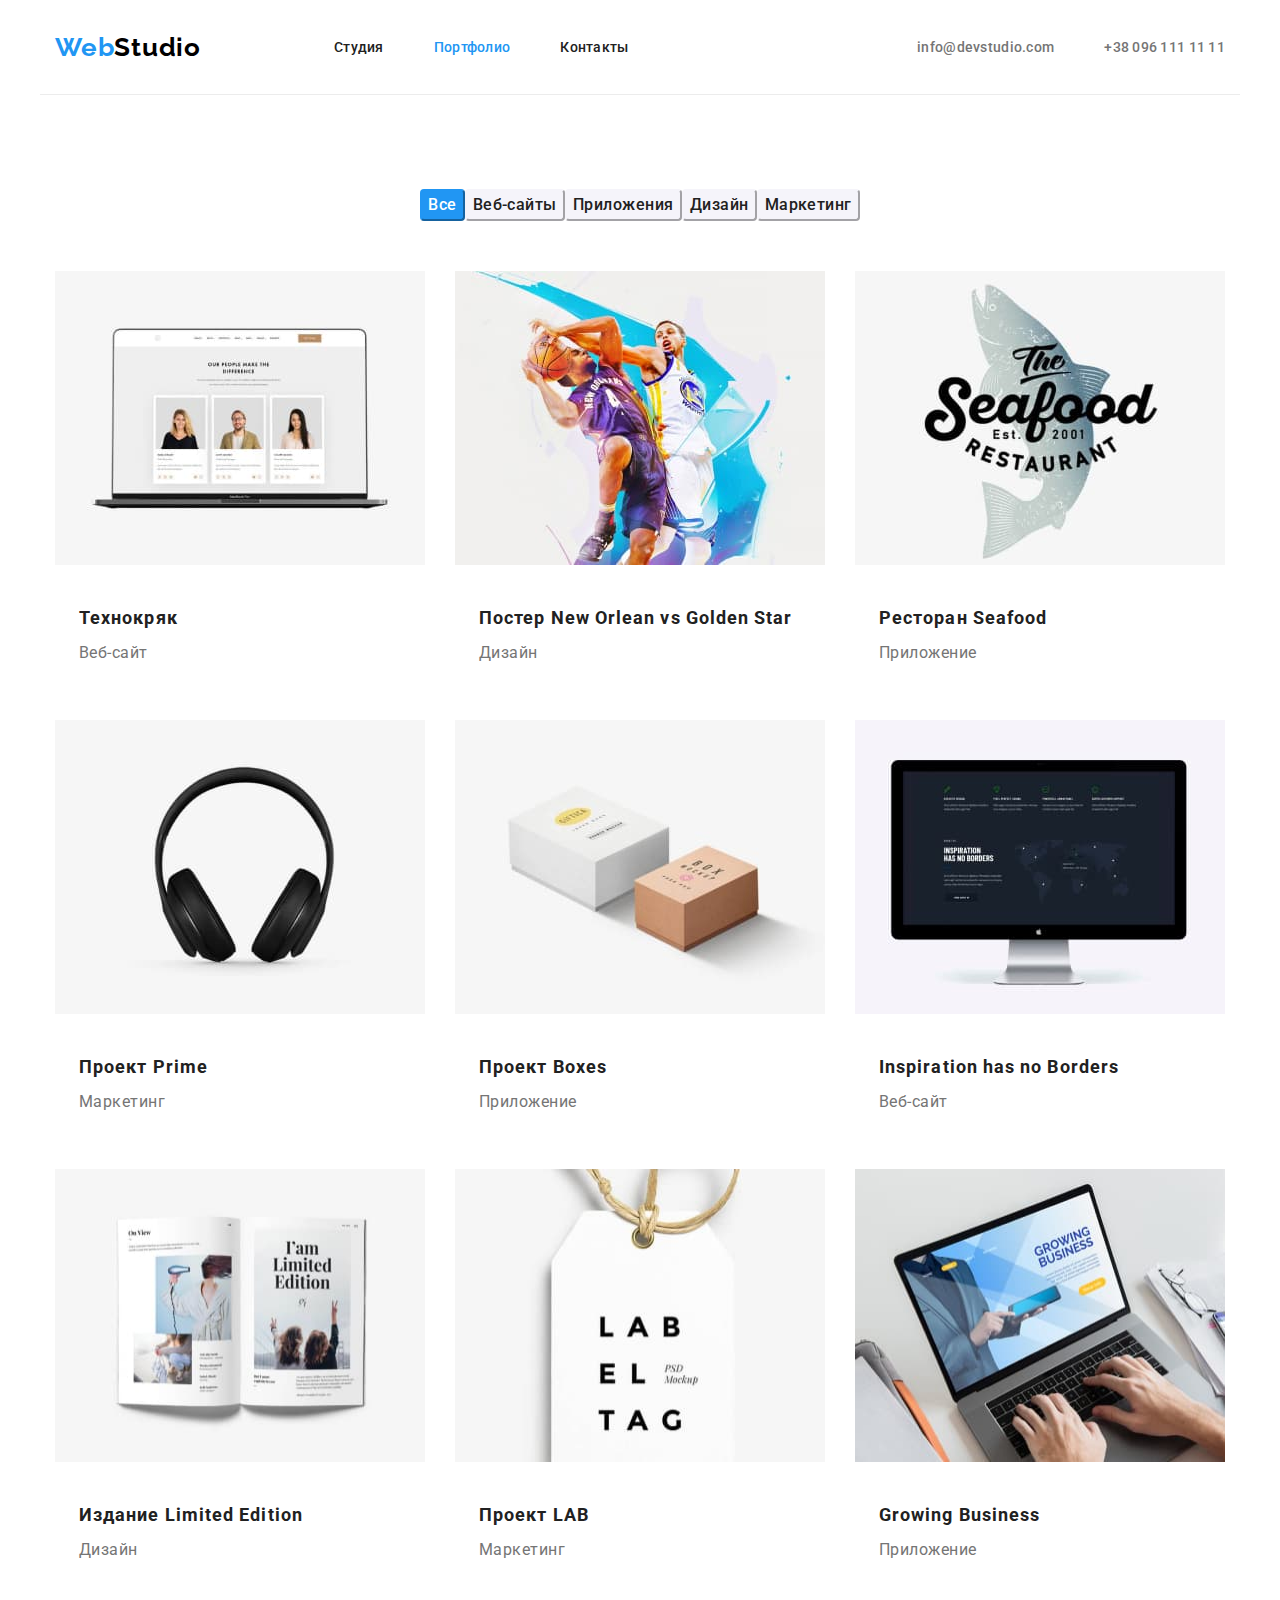
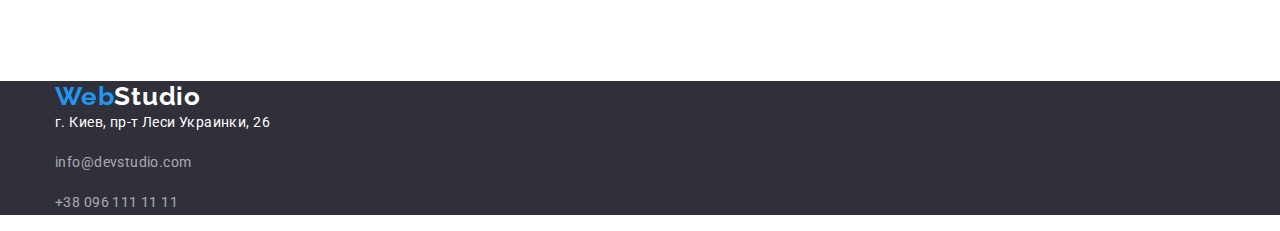
==== portfolio.html @ 8871d0e9 "Add files via upload" ====
<!DOCTYPE html>
<html lang="ru">
  <head>
    <meta charset="UTF-8" />
    <meta http-equiv="X-UA-Compatible" content="IE=edge" />
    <meta name="viewport" content="width=device-width, initial-scale=1.0" />
    <link rel="preconnect" href="https://fonts.googleapis.com">
    <link rel="preconnect" href="https://fonts.gstatic.com" crossorigin>
    <link href="https://fonts.googleapis.com/css2?family=Raleway:wght@700&display=swap" rel="stylesheet">
    <link href="https://fonts.googleapis.com/css2?family=Roboto:wght@400;500;700;900&display=swap" rel="stylesheet">
    <link rel="stylesheet" href="css/modern-normalize.css"> 
    <link rel="stylesheet" href="css/style.css"> 
    <title>Портфолио</title>
  </head>
  <body>
    <header>
        <div class="container header">
          <a href="www.devstudio.com" class="logo_top"
            ><span class="logo_active">Web</span
            ><span class="logo_black">Studio</span></a>
          <nav>
            <ul class="navigation">
              <li class="nav_link">
                <a href="index.html" class="header_link">Студия</a>
              </li>
              <li class="nav_link">
                <a href="portfolio.html" class="header_link_active">Портфолио</a>
              </li>
              <li class="nav_link">
                <a href="www.devstudio.com/contacts" class="header_link"
                  >Контакты</a
                >
              </li>
            </ul>
          </nav>
          <div class="header_contacts">
            <a class="contacts_header" href="mailto:info@devstudio.com"
              >info@devstudio.com</a
            >
            <a class="contacts_header" href="tel:+3810961111111"
              >+38 096 111 11 11</a
            >
          </div>
        </div>
      </header>
      <main>
          <section class="section container">
           <h1 class="visually-hidden">Заголовок</h1>
           <ul class="portfolio_filter">
                <li><button class="button_filter_active">Все</button></li>
                <li><button class="button_filter">Веб-сайты</button></li>
                <li><button class="button_filter">Приложения</button></li>
                <li><button class="button_filter">Дизайн</button></li>
                <li><button class="button_filter">Маркетинг</button></li>
          </ul>
            <ul class="portfolio_list">
                <li class="portfolio_item">
                    <article class="card">
                    <a href class="portfolio_link">
                    <img src="/images/portfolio1.jpg" alt="Проект 1" width="370">
                    <div class="portfolio_content">
                    <h2 class="portfolio_title">Технокряк</h2>
                    <p class="portfolio_text">Веб-сайт</p></div>
                    </article></a></li>
                <li class="portfolio_item">
                    <article class="card">
                    <a href class="portfolio_link">
                    <img src="/images/portfolio2.jpg" alt="Проект 2" width="370">
                    <div class="portfolio_content">
                    <h2 class="portfolio_title">Постер New Orlean vs Golden Star</h2>
                    <p class="portfolio_text">Дизайн</p></div>
                    </article></a></li>
                <li class="portfolio_item">
                    <article class="card">
                    <a href class="portfolio_link">
                    <img src="/images/portfolio3.jpg" alt="Проект 3" width="370">
                    <div class="portfolio_content">
                    <h2 class="portfolio_title">Ресторан Seafood</h2>
                    <p class="portfolio_text">Приложение</p></div>
                    </article></a></li>
                <li class="portfolio_item">
                    <article class="card">
                    <a href class="portfolio_link">
                    <img src="/images/portfolio4.jpg" alt="Проект 4" width="370">
                    <div class="portfolio_content">
                    <h2 class="portfolio_title">Проект Prime</h2>
                    <p class="portfolio_text">Маркетинг</p></div>
                    </article></a></li>
                <li class="portfolio_item">
                    <article class="card">
                    <a href class="portfolio_link">
                    <img src="/images/portfolio5.jpg" alt="Проект 5" width="370">
                    <div class="portfolio_content">
                    <h2 class="portfolio_title">Проект Boxes</h2>
                    <p class="portfolio_text">Приложение</p></div>
                    </article></a></li>
                <li class="portfolio_item">
                    <article class="card">
                    <a href class="portfolio_link">
                    <img src="/images/portfolio6.jpg" alt="Проект 6" width="370">
                    <div class="portfolio_content">
                    <h2 class="portfolio_title">Inspiration has no Borders</h2>
                    <p class="portfolio_text">Веб-сайт</p></div>
                    </article></a></li>
                <li class="portfolio_item">
                    <article class="card">
                    <a href class="portfolio_link">
                    <img src="/images/portfolio7.jpg" alt="Проект 7" width="370">
                    <div class="portfolio_content">
                    <h2 class="portfolio_title">Издание Limited Edition</h2>
                    <p class="portfolio_text">Дизайн</p></div>
                    </article></a></li>
                <li class="portfolio_item">
                    <article class="card">
                    <a href class="portfolio_link">
                    <img src="/images/portfolio8.jpg" alt="Проект 8" width="370">
                    <div class="portfolio_content">
                    <h2 class="portfolio_title">Проект LAB</h2>
                    <p class="portfolio_text">Маркетинг</p></div>
                    </article></a></li>
                <li class="portfolio_item">
                    <article class="card">
                    <a href class="portfolio_link">
                    <img src="/images/portfolio9.jpg" alt="Проект 9" width="370">
                    <div class="portfolio_content">
                    <h2 class="portfolio_title">Growing Business</h2>
                    <p class="portfolio_text">Приложение</p></div>
                    </article></a></li>
          </ul>
        </section>
      </main>
      <footer class="footer">
        <div class="container">
          <a href="www.devstudio.com" class="logo_bottom"
            ><span class="logo_active">Web</span
            ><span class="logo_white">Studio</span></a
          >
          <address class="address">г. Киев, пр-т Леси Украинки, 26</address>
          <p>
            <a class="contacts_footer" href="mailto:info@devstudio.com"
              >info@devstudio.com</a
            >
          </p>
          <p>
            <a class="contacts_footer" href="tel:+3810961111111"
              >+38 096 111 11 11</a
            >
          </p>
        </div>
      </footer>    
  </body>
  </html>
---- css/style.css ----
:root {
  --accent-color: #2196f3;
  --back-color: #2f303a;
  --header-text-color: #212121;
  --line-text-color: #757575;
  --card-set-gap: 30px;
}
body {
  font-family: "Roboto", sans-serif;
  background-color: #ffffff;
}
img {
  display: block;
  max-width: 100%;
}
.container {
  width: 1200px;
  margin: 0 auto;
  padding-left: 15px;
  padding-right: 15px;
}
.section {
  padding-top: 94px;
  padding-bottom: 94px;
}
.header {
  display: flex;
  align-items: center;
  border-bottom: 1px solid rgba(236, 236, 236, 1);
}
.logo_top,
.logo_bottom {
  font-family: "Raleway";
  font-style: normal;
  font-weight: 700;
  font-size: 26px;
  line-height: 30px;
  letter-spacing: 0.03em;
  text-decoration: none;
  margin-right: 93px;
  padding-top: 32px;
  padding-bottom: 32px;
}
.logo_bottom {
  margin-top: 60px;
}
.logo_active {
  color: var(--accent-color);
}
.logo_black {
  color: #000000;
}
.logo_white {
  color: #ffffff;
}
.nav_link:not(:last-child) {
  margin-right: 50px;
}
.header_link {
  font: "Roboto";
  font-style: normal;
  font-weight: 500;
  font-size: 14px;
  line-height: 16px;
  letter-spacing: 0.02em;
  text-decoration: none;
  color: var(--header-text-color);
  cursor: pointer;
  padding-top: 32px;
  padding-bottom: 32px;
}
.header_link:hover {
  color: var(--accent-color);
}
.header_link_active {
  font: "Roboto";
  font-style: normal;
  font-weight: 500;
  font-size: 14px;
  line-height: 16px;
  letter-spacing: 0.02em;
  text-decoration: none;
  color: var(--accent-color);
  padding-top: 32px;
  padding-bottom: 32px;
}
.header_contacts {
  display: flex;
  margin-left: auto;
}
.contacts_header:not(:last-child) {
  margin-right: 50px;
}
.contacts_header {
  font-style: normal;
  font-weight: 500;
  font-size: 14px;
  line-height: 16px;
  letter-spacing: 0.02em;
  color: var(--line-text-color);
  text-decoration: none;
  padding-top: 32px;
  padding-bottom: 32px;
}
.contacts_header:hover {
  color: var(--accent-color);
}
.navigation {
  list-style-type: none;
  display: flex;
}
.slider_bg {
  background-color: var(--back-color);
}
.slider {
  display: flex;
  flex-direction: column;
  align-items: center;
  justify-content: center;
}
.slider_slogan {
  font-style: normal;
  font-weight: 900;
  font-size: 44px;
  line-height: 1.36;
  text-align: center;
  max-width: 700px;
  letter-spacing: 0.06em;
  text-transform: uppercase;
  color: #ffffff;
  padding-top: 200px;
  margin-bottom: 30px;
}
.order_button {
  background-color: var(--accent-color);
  border: none;
  color: #ffffff;
  text-align: center;
  text-decoration: none;
  font-size: 16px;
  font-weight: 700;
  line-height: 1.88;
  letter-spacing: 0.06em;
  width: 200px;
  height: 50px;
  /*box-shadow: 0px 4px 4px rgba(0, 0, 0, 0.15);*/
  border-radius: 4px;
  cursor: pointer;
  margin-bottom: 200px;
}
.order_button:hover {
  background-color: #188ce8;
}
.features {
  list-style-type: none;
  display: flex;
  justify-content: center;
  margin-left: -30px;
  margin-top: 0px;
  margin-bottom: 0px;
}
.features_block:not(:last-child) {
  margin-right: 30px;
}
.features_block {
  max-width: 270px;
}
.features_header {
  font-style: normal;
  font-weight: 700;
  font-size: 14px;
  line-height: 16px;
  letter-spacing: 0.03em;
  text-transform: uppercase;
  color: var(--header-text-color);
  margin: 0px;
  padding-bottom: 10px;
}
.features_text {
  font-style: normal;
  font-weight: 400;
  font-size: 14px;
  line-height: 1.71;
  letter-spacing: 0.03em;
  color: var(--line-text-color);
  margin: 0px;
}
.activities {
  list-style-type: none;
  display: flex;
  justify-content: center;
  margin-left: -30px;
}
.activities_item:not(:last-child) {
  margin-right: 30px;
}
.short {
  padding-top: 0px;
}
.h2_header {
  font-style: normal;
  font-weight: 700;
  font-size: 36px;
  line-height: 42px;
  text-align: center;
  letter-spacing: 0.03em;
  color: var(--header-text-color);
}
.team_section {
  background: #f5f4fa;
}
.team {
  list-style-type: none;
  display: flex;
  justify-content: center;
  margin-left: -30px;
}
.team_list:not(:last-child) {
  margin-right: 30px;
}
.footer {
  background-color: var(--back-color);
}
.address {
  font-style: normal;
  font-weight: 400;
  font-size: 14px;
  line-height: 1.71;
  letter-spacing: 0.03em;
  color: #ffffff;
}
.contacts_footer {
  font-style: normal;
  font-weight: 400;
  font-size: 14px;
  line-height: 1.71;
  letter-spacing: 0.03em;
  color: rgba(255, 255, 255, 0.6);
  text-decoration: none;
}
.contacts_footer:hover {
  color: #ffffff;
}
/*============Portfolio============*/
.portfolio_filter {
  list-style-type: none;
  display: flex;
  justify-content: center;
  margin: 0 auto 50px auto;
  padding: 0;
}
.button_filter {
  font-style: normal;
  font-weight: 500;
  font-size: 16px;
  line-height: 1.62;
  text-align: center;
  letter-spacing: 0.03em;
  color: var(--header-text-color);
  background-color: #f5f4fa;
  border-color: #f5f4fa;
  border-radius: 4px;
  cursor: pointer;
}
.button_filter_active {
  font-style: normal;
  font-weight: 500;
  font-size: 16px;
  line-height: 1.62;
  text-align: center;
  letter-spacing: 0.03em;
  background-color: var(--accent-color);
  color: #ffffff;
  border-color: var(--accent-color);
  border-radius: 4px;
  cursor: pointer;
}
.button_filter:hover {
  background-color: var(--accent-color);
  color: #ffffff;
}
.portfolio_list {
  list-style-type: none;
  padding: 0;
  margin: 0;
  display: flex;
  flex-wrap: wrap;
  margin-left: calc(-1 * var(--card-set-gap));
  margin-top: calc(-1 * var(--card-set-gap));
}
.portfolio_link {
  text-decoration: none;
}
.portfolio_item {
  flex-basis: calc(100% / 3 - var(--card-set-gap));
  margin-left: var(--card-set-gap);
  margin-top: var(--card-set-gap);
}
.card {
}
.portfolio_content {
  padding: 20px 24px;
}
.portfolio_title {
  font-style: normal;
  font-weight: 700;
  font-size: 18px;
  line-height: 2;
  letter-spacing: 0.06em;
  color: var(--header-text-color);
  text-decoration: none;
}
.portfolio_text {
  font-style: normal;
  font-weight: 400;
  font-size: 16px;
  line-height: 1.88px;
  letter-spacing: 0.03em;
  color: var(--line-text-color);
  text-decoration: none;
}
.visually-hidden {
  position: absolute;
  white-space: nowrap;
  width: 1px;
  height: 1px;
  overflow: hidden;
  border: 0;
  padding: 0;
  clip: rect(0 0 0 0);
  clip-path: inset(50%);
  margin: -1px;
}
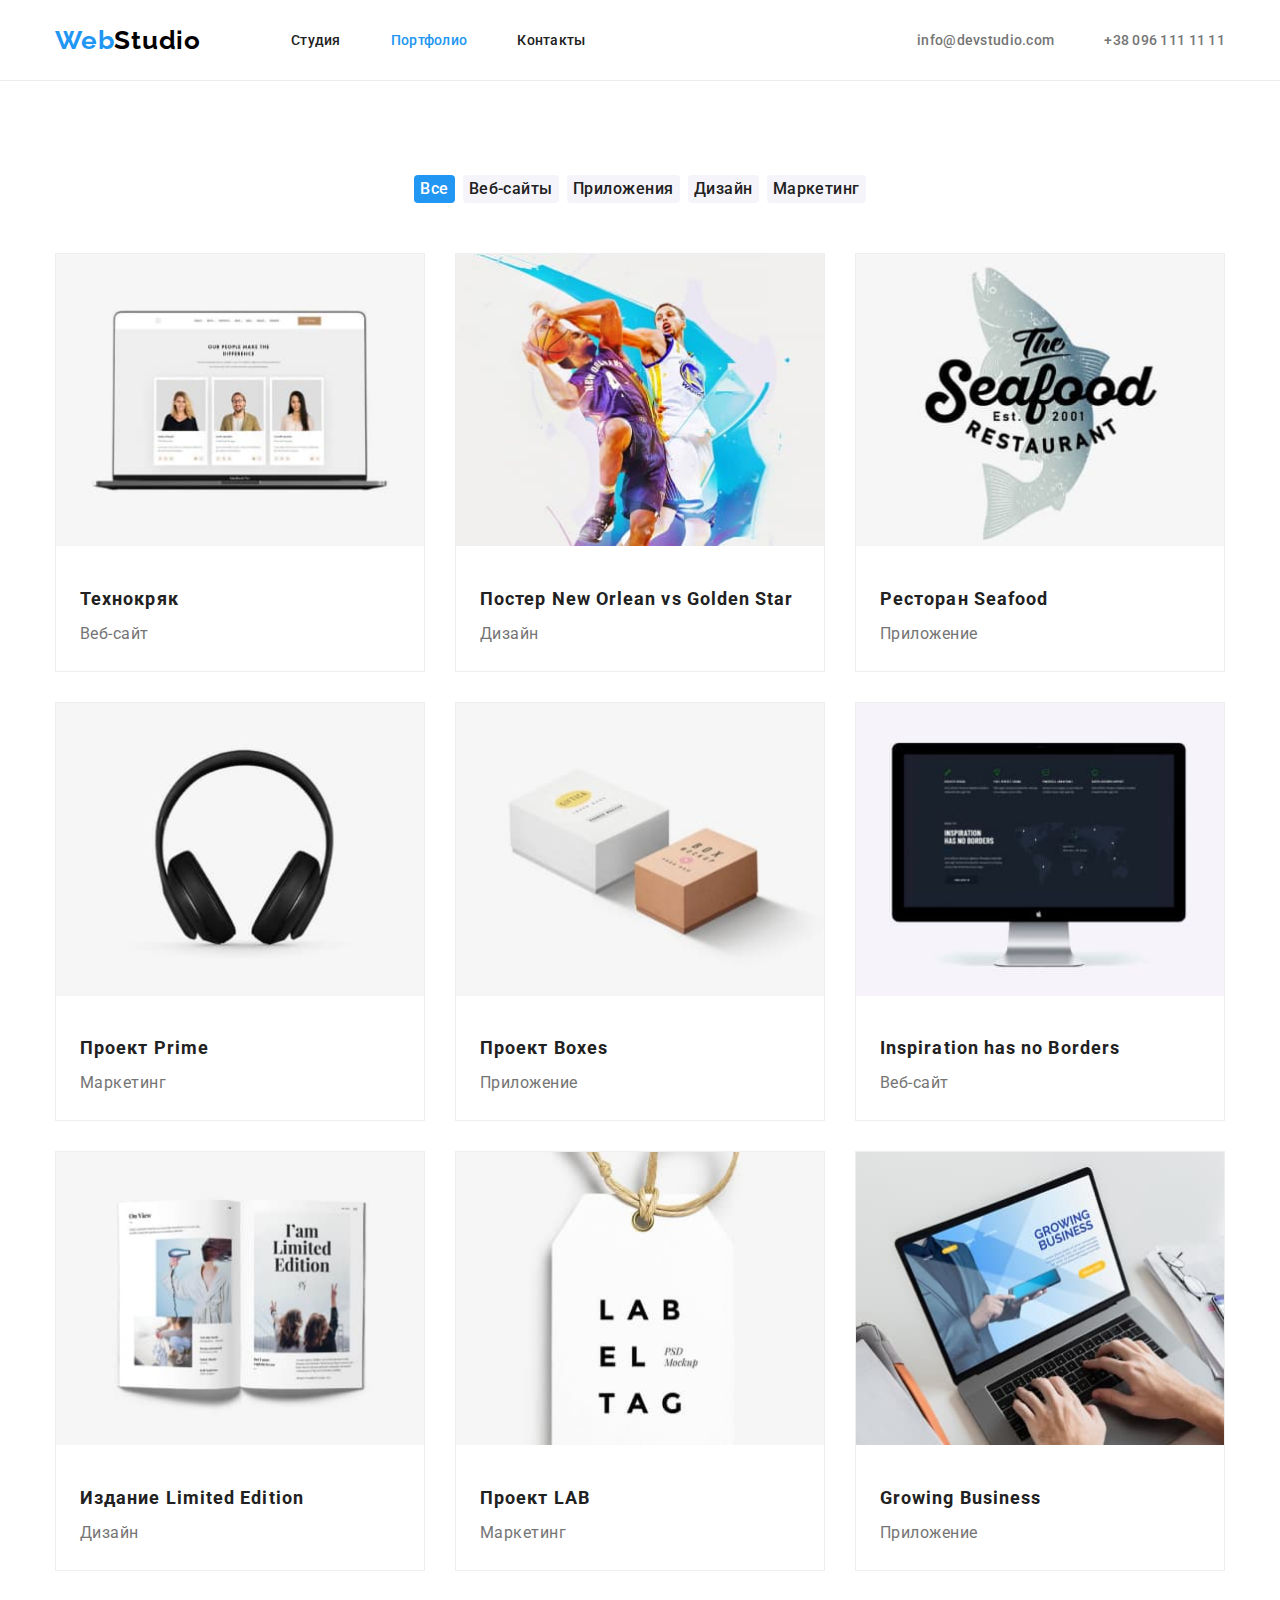
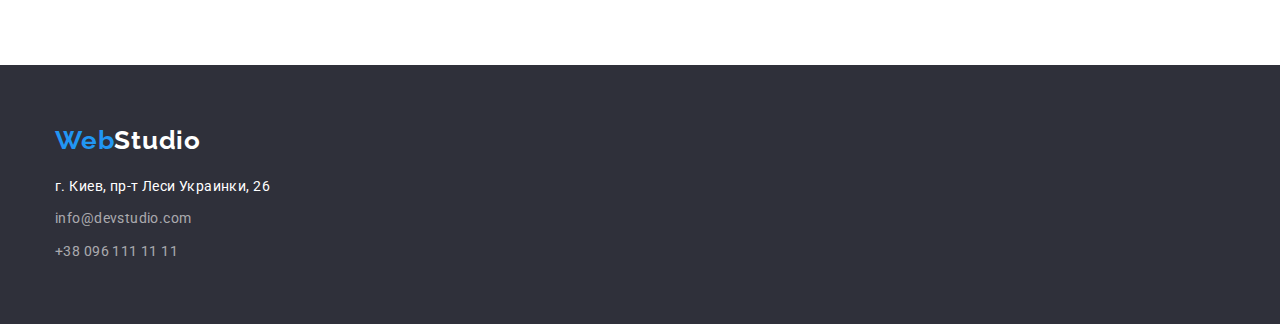
==== commit 7ba699d6: "Add files via upload" ====
--- a/portfolio.html
+++ b/portfolio.html
@@ -13,7 +13,7 @@
     <title>Портфолио</title>
   </head>
   <body>
-    <header>
+    <header class="header_border">
         <div class="container header">
           <a href="www.devstudio.com" class="logo_top"
             ><span class="logo_active">Web</span
@@ -44,20 +44,21 @@
         </div>
       </header>
       <main>
-          <section class="section container">
+          <section class="section">
+              <div class="container">
            <h1 class="visually-hidden">Заголовок</h1>
            <ul class="portfolio_filter">
-                <li><button class="button_filter_active">Все</button></li>
-                <li><button class="button_filter">Веб-сайты</button></li>
-                <li><button class="button_filter">Приложения</button></li>
-                <li><button class="button_filter">Дизайн</button></li>
-                <li><button class="button_filter">Маркетинг</button></li>
+                <li class="filter_spacer"><button class="button_filter_active">Все</button></li>
+                <li class="filter_spacer"><button class="button_filter">Веб-сайты</button></li>
+                <li class="filter_spacer"><button class="button_filter">Приложения</button></li>
+                <li class="filter_spacer"><button class="button_filter">Дизайн</button></li>
+                <li class="filter_spacer"><button class="button_filter">Маркетинг</button></li>
           </ul>
             <ul class="portfolio_list">
                 <li class="portfolio_item">
                     <article class="card">
                     <a href class="portfolio_link">
-                    <img src="/images/portfolio1.jpg" alt="Проект 1" width="370">
+                    <img src="./images/portfolio1.jpg" alt="Проект 1" width="370">
                     <div class="portfolio_content">
                     <h2 class="portfolio_title">Технокряк</h2>
                     <p class="portfolio_text">Веб-сайт</p></div>
@@ -65,7 +66,7 @@
                 <li class="portfolio_item">
                     <article class="card">
                     <a href class="portfolio_link">
-                    <img src="/images/portfolio2.jpg" alt="Проект 2" width="370">
+                    <img src="./images/portfolio2.jpg" alt="Проект 2" width="370">
                     <div class="portfolio_content">
                     <h2 class="portfolio_title">Постер New Orlean vs Golden Star</h2>
                     <p class="portfolio_text">Дизайн</p></div>
@@ -73,7 +74,7 @@
                 <li class="portfolio_item">
                     <article class="card">
                     <a href class="portfolio_link">
-                    <img src="/images/portfolio3.jpg" alt="Проект 3" width="370">
+                    <img src="./images/portfolio3.jpg" alt="Проект 3" width="370">
                     <div class="portfolio_content">
                     <h2 class="portfolio_title">Ресторан Seafood</h2>
                     <p class="portfolio_text">Приложение</p></div>
@@ -81,7 +82,7 @@
                 <li class="portfolio_item">
                     <article class="card">
                     <a href class="portfolio_link">
-                    <img src="/images/portfolio4.jpg" alt="Проект 4" width="370">
+                    <img src="./images/portfolio4.jpg" alt="Проект 4" width="370">
                     <div class="portfolio_content">
                     <h2 class="portfolio_title">Проект Prime</h2>
                     <p class="portfolio_text">Маркетинг</p></div>
@@ -89,7 +90,7 @@
                 <li class="portfolio_item">
                     <article class="card">
                     <a href class="portfolio_link">
-                    <img src="/images/portfolio5.jpg" alt="Проект 5" width="370">
+                    <img src="./images/portfolio5.jpg" alt="Проект 5" width="370">
                     <div class="portfolio_content">
                     <h2 class="portfolio_title">Проект Boxes</h2>
                     <p class="portfolio_text">Приложение</p></div>
@@ -97,7 +98,7 @@
                 <li class="portfolio_item">
                     <article class="card">
                     <a href class="portfolio_link">
-                    <img src="/images/portfolio6.jpg" alt="Проект 6" width="370">
+                    <img src="./images/portfolio6.jpg" alt="Проект 6" width="370">
                     <div class="portfolio_content">
                     <h2 class="portfolio_title">Inspiration has no Borders</h2>
                     <p class="portfolio_text">Веб-сайт</p></div>
@@ -105,7 +106,7 @@
                 <li class="portfolio_item">
                     <article class="card">
                     <a href class="portfolio_link">
-                    <img src="/images/portfolio7.jpg" alt="Проект 7" width="370">
+                    <img src="./images/portfolio7.jpg" alt="Проект 7" width="370">
                     <div class="portfolio_content">
                     <h2 class="portfolio_title">Издание Limited Edition</h2>
                     <p class="portfolio_text">Дизайн</p></div>
@@ -113,7 +114,7 @@
                 <li class="portfolio_item">
                     <article class="card">
                     <a href class="portfolio_link">
-                    <img src="/images/portfolio8.jpg" alt="Проект 8" width="370">
+                    <img src="./images/portfolio8.jpg" alt="Проект 8" width="370">
                     <div class="portfolio_content">
                     <h2 class="portfolio_title">Проект LAB</h2>
                     <p class="portfolio_text">Маркетинг</p></div>
@@ -121,32 +122,30 @@
                 <li class="portfolio_item">
                     <article class="card">
                     <a href class="portfolio_link">
-                    <img src="/images/portfolio9.jpg" alt="Проект 9" width="370">
+                    <img src="./images/portfolio9.jpg" alt="Проект 9" width="370">
                     <div class="portfolio_content">
                     <h2 class="portfolio_title">Growing Business</h2>
                     <p class="portfolio_text">Приложение</p></div>
                     </article></a></li>
           </ul>
+        </div>
         </section>
       </main>
       <footer class="footer">
-        <div class="container">
+        <div class="container footer_padding">
           <a href="www.devstudio.com" class="logo_bottom"
             ><span class="logo_active">Web</span
-            ><span class="logo_white">Studio</span></a
-          >
+            ><span class="logo_white">Studio</span></a>
+          <div class="footer_cont">
           <address class="address">г. Киев, пр-т Леси Украинки, 26</address>
-          <p>
-            <a class="contacts_footer" href="mailto:info@devstudio.com"
-              >info@devstudio.com</a
-            >
+          <p class="contacts_spacer"><a class="contacts_footer" href="mailto:info@devstudio.com"
+              >info@devstudio.com</a>
           </p>
-          <p>
-            <a class="contacts_footer" href="tel:+3810961111111"
-              >+38 096 111 11 11</a
-            >
+          <p class="contacts_spacer"><a class="contacts_footer" href="tel:+3810961111111"
+              >+38 096 111 11 11</a>
           </p>
         </div>
-      </footer>    
-  </body>
+    </div>
+      </footer>
+      </body>
   </html>--- a/css/style.css
+++ b/css/style.css
@@ -26,7 +26,10 @@
 .header {
   display: flex;
   align-items: center;
-  border-bottom: 1px solid rgba(236, 236, 236, 1);
+
+}
+.header_border {
+    border-bottom: 1px solid rgba(236, 236, 236, 1);
 }
 .logo_top,
 .logo_bottom {
@@ -37,12 +40,6 @@
   line-height: 30px;
   letter-spacing: 0.03em;
   text-decoration: none;
-  margin-right: 93px;
-  padding-top: 32px;
-  padding-bottom: 32px;
-}
-.logo_bottom {
-  margin-top: 60px;
 }
 .logo_active {
   color: var(--accent-color);
@@ -66,8 +63,8 @@
   text-decoration: none;
   color: var(--header-text-color);
   cursor: pointer;
-  padding-top: 32px;
-  padding-bottom: 32px;
+  padding-top: 24px;
+  padding-bottom: 24px;
 }
 .header_link:hover {
   color: var(--accent-color);
@@ -108,6 +105,8 @@
 .navigation {
   list-style-type: none;
   display: flex;
+  margin: 0;
+  padding-left: 90px;
 }
 .slider_bg {
   background-color: var(--back-color);
@@ -117,6 +116,8 @@
   flex-direction: column;
   align-items: center;
   justify-content: center;
+  padding-top: 200px;
+  padding-bottom: 200px;
 }
 .slider_slogan {
   font-style: normal;
@@ -128,8 +129,7 @@
   letter-spacing: 0.06em;
   text-transform: uppercase;
   color: #ffffff;
-  padding-top: 200px;
-  margin-bottom: 30px;
+  margin: 0;
 }
 .order_button {
   background-color: var(--accent-color);
@@ -146,18 +146,17 @@
   /*box-shadow: 0px 4px 4px rgba(0, 0, 0, 0.15);*/
   border-radius: 4px;
   cursor: pointer;
-  margin-bottom: 200px;
+  margin-top: 30px;
 }
 .order_button:hover {
   background-color: #188ce8;
 }
-.features {
+.features, .activities, .team {
   list-style-type: none;
   display: flex;
   justify-content: center;
-  margin-left: -30px;
-  margin-top: 0px;
-  margin-bottom: 0px;
+  margin: 0;
+  padding: 0;
 }
 .features_block:not(:last-child) {
   margin-right: 30px;
@@ -173,8 +172,7 @@
   letter-spacing: 0.03em;
   text-transform: uppercase;
   color: var(--header-text-color);
-  margin: 0px;
-  padding-bottom: 10px;
+  margin: 0 0 10px 0;
 }
 .features_text {
   font-style: normal;
@@ -185,12 +183,6 @@
   color: var(--line-text-color);
   margin: 0px;
 }
-.activities {
-  list-style-type: none;
-  display: flex;
-  justify-content: center;
-  margin-left: -30px;
-}
 .activities_item:not(:last-child) {
   margin-right: 30px;
 }
@@ -205,22 +197,50 @@
   text-align: center;
   letter-spacing: 0.03em;
   color: var(--header-text-color);
+  margin: 0 0 50px 0;
 }
 .team_section {
   background: #f5f4fa;
 }
-.team {
-  list-style-type: none;
-  display: flex;
-  justify-content: center;
-  margin-left: -30px;
-}
 .team_list:not(:last-child) {
   margin-right: 30px;
 }
+.team_name {
+    font-style: normal;
+    font-weight: 500;
+    font-size: 16px;
+    line-height: 19px;
+    text-align: center;
+    letter-spacing: 0.03em;
+    color: var(--header-text-color);
+    margin: 0;
+    padding-bottom: 10px;
+}
+.team_occupation {
+    font-style: normal;
+    font-weight: 400;
+    font-size: 16px;
+    line-height: 19px;
+    text-align: center;
+    letter-spacing: 0.03em;
+    color: var(--line-text-color);
+    margin: 0;
+}
+.team_content {
+    padding-top: 30px;
+    padding-bottom: 30px;
+    background-color: #ffffff;
+}
 .footer {
   background-color: var(--back-color);
 }
+.footer_padding {
+    padding-top: 60px;
+    padding-bottom: 60px;
+}
+.footer_cont {
+    padding-top: 20px;
+}
 .address {
   font-style: normal;
   font-weight: 400;
@@ -240,6 +260,9 @@
 }
 .contacts_footer:hover {
   color: #ffffff;
+}
+.contacts_spacer {
+    margin: 9px 0 0 0;
 }
 /*============Portfolio============*/
 .portfolio_filter {
@@ -258,9 +281,12 @@
   letter-spacing: 0.03em;
   color: var(--header-text-color);
   background-color: #f5f4fa;
-  border-color: #f5f4fa;
   border-radius: 4px;
+  border: none;
   cursor: pointer;
+}
+.filter_spacer:not(:last-child) {
+    margin-right: 8px;
 }
 .button_filter_active {
   font-style: normal;
@@ -271,8 +297,8 @@
   letter-spacing: 0.03em;
   background-color: var(--accent-color);
   color: #ffffff;
-  border-color: var(--accent-color);
   border-radius: 4px;
+  border: none;
   cursor: pointer;
 }
 .button_filter:hover {
@@ -295,6 +321,7 @@
   flex-basis: calc(100% / 3 - var(--card-set-gap));
   margin-left: var(--card-set-gap);
   margin-top: var(--card-set-gap);
+  border: 1px solid rgba(238, 238, 238, 1);
 }
 .card {
 }
